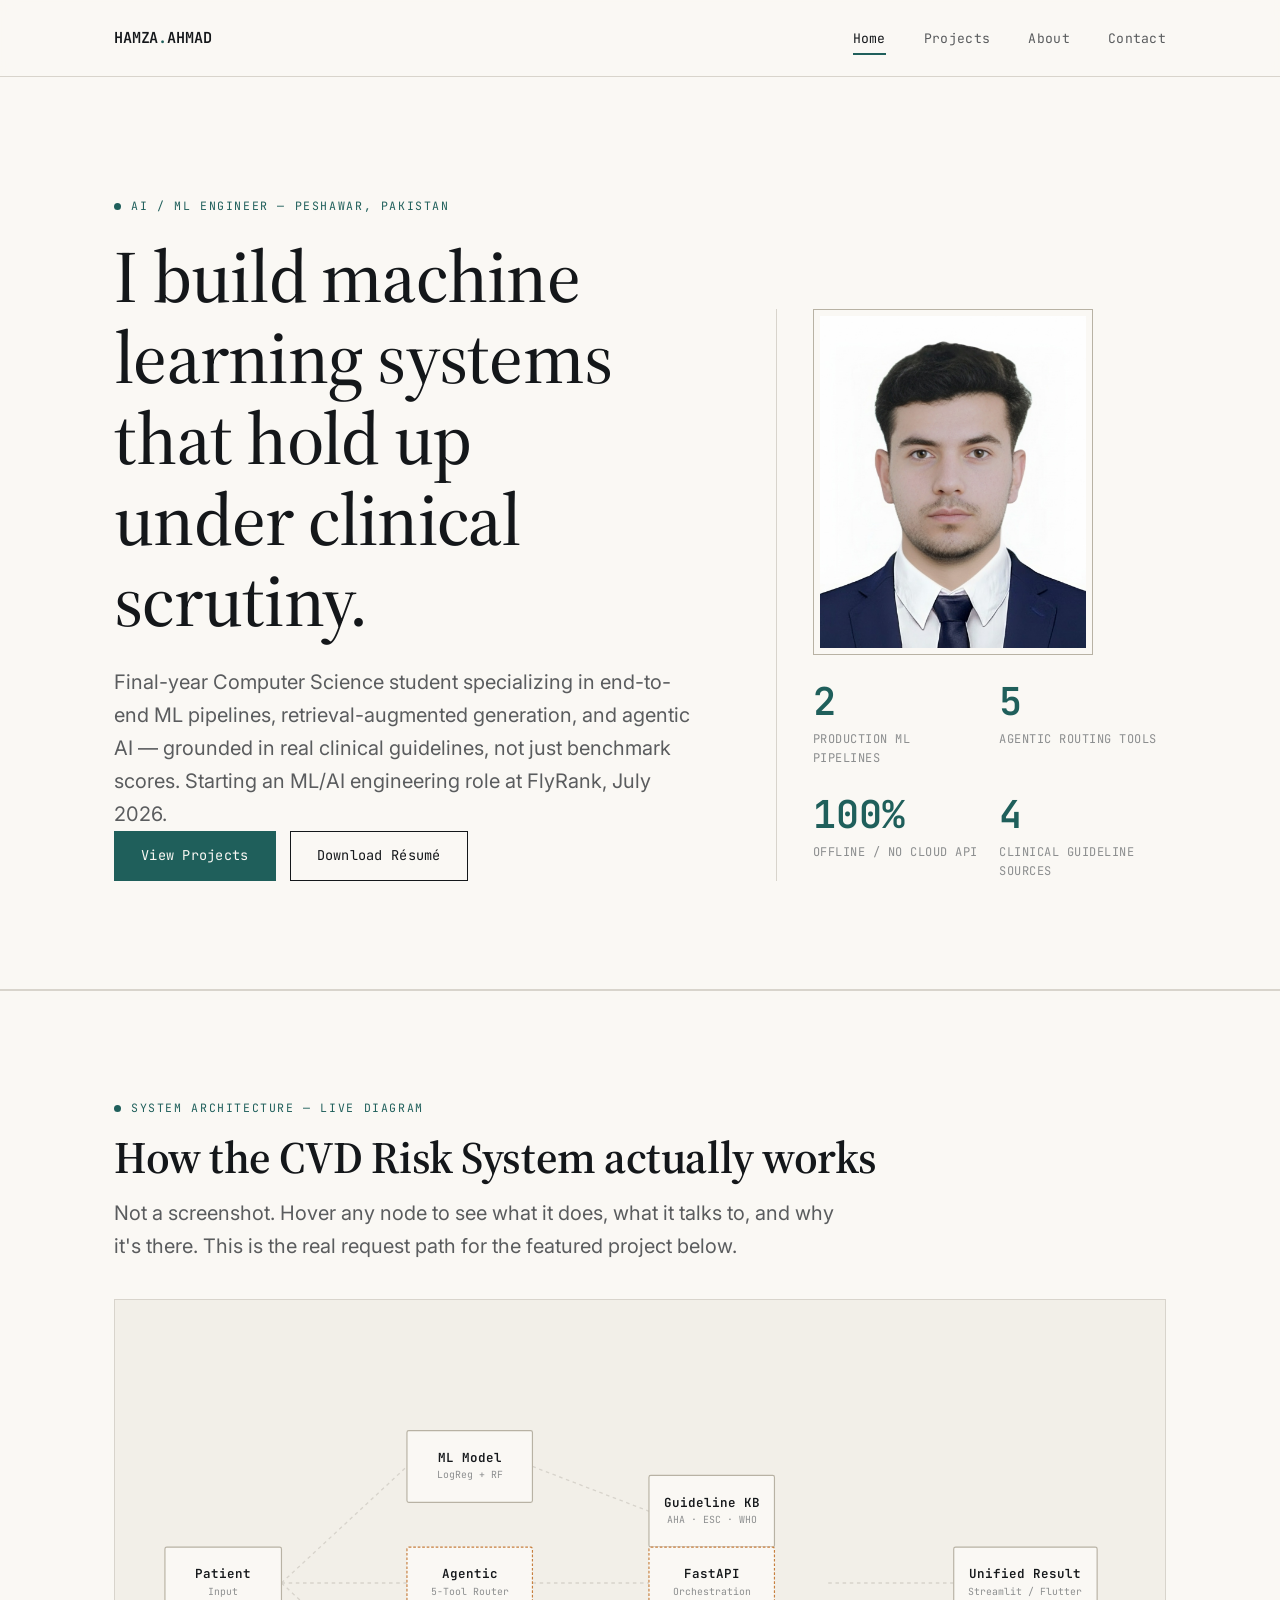
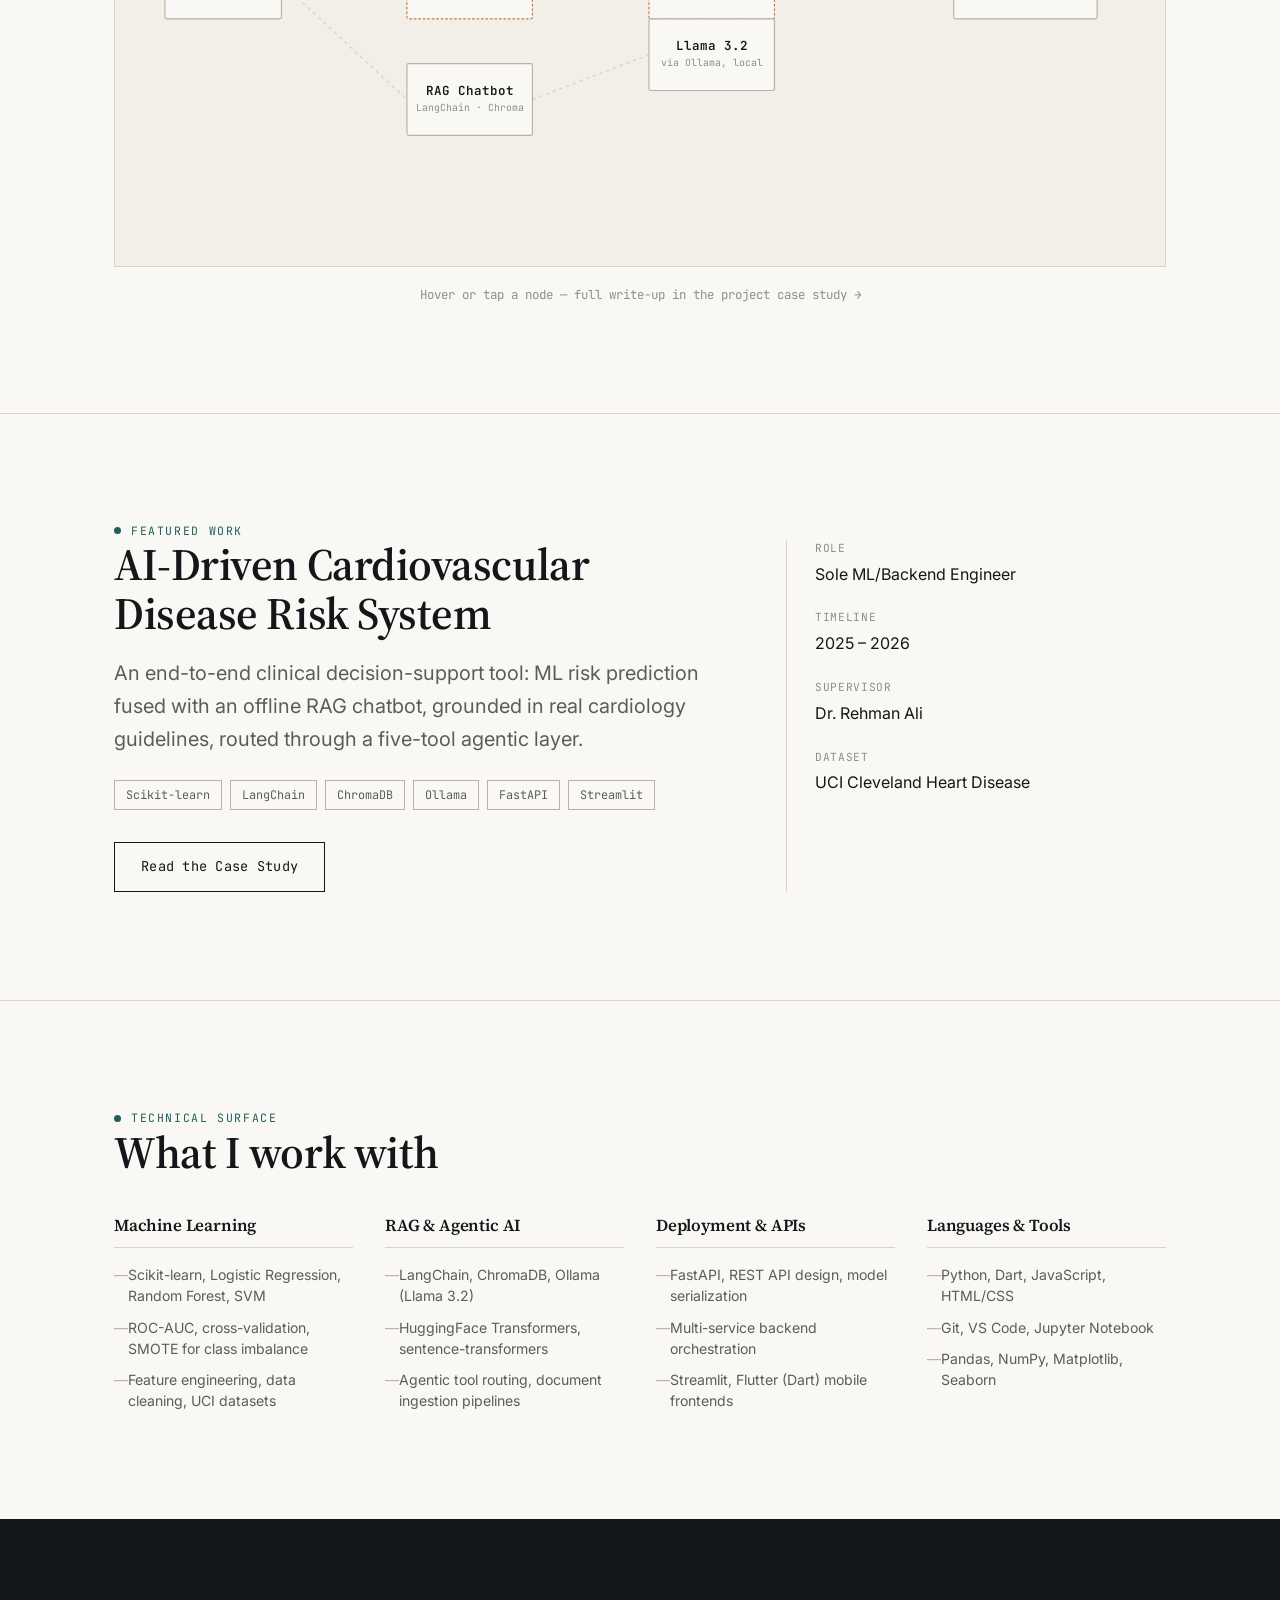
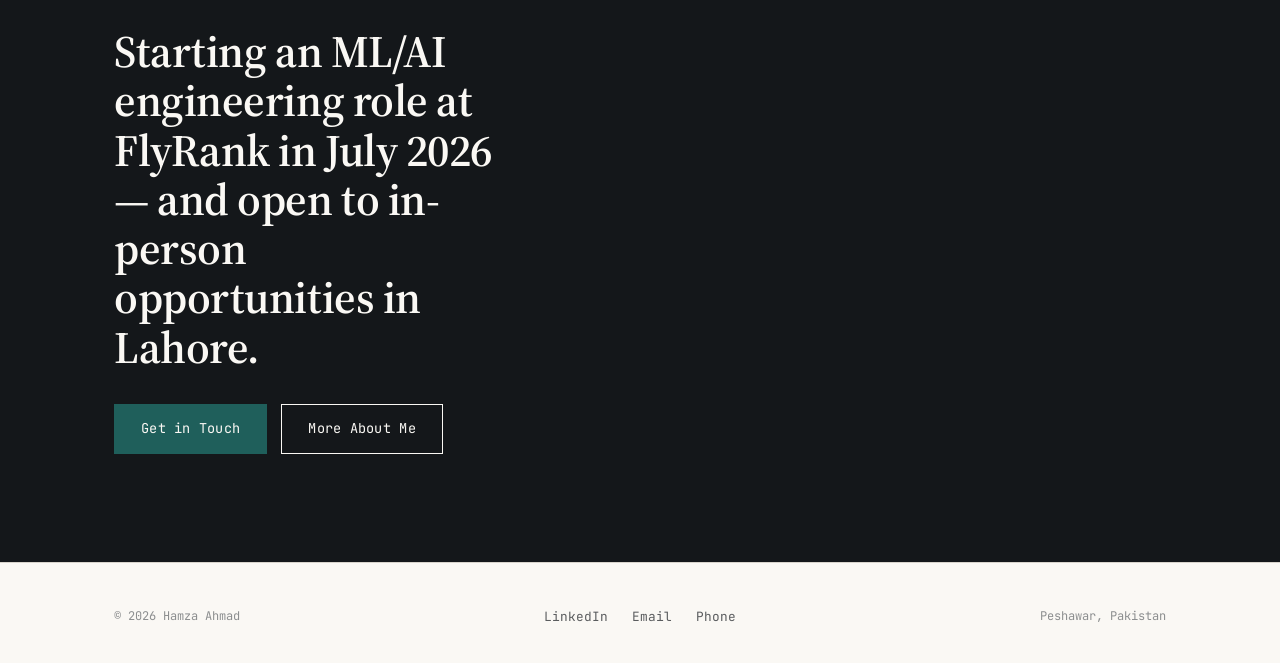
==== index.html @ 6a38e3b2 "Add files via upload" ====
<!DOCTYPE html>
<html lang="en">
<head>
<meta charset="UTF-8">
<meta name="viewport" content="width=device-width, initial-scale=1.0">
<title>Hamza Ahmad — AI/ML Engineer</title>
<meta name="description" content="Hamza Ahmad — AI/ML Engineer specializing in clinical ML systems, RAG pipelines, and agentic AI. Final-year CS student, University of Peshawar.">
<link rel="stylesheet" href="css/base.css">
<link rel="stylesheet" href="css/home.css">
</head>
<body>

<header class="site-header">
  <div class="wrap">
    <a href="index.html" class="logo">HAMZA<span>.</span>AHMAD</a>
    <nav class="nav-links" id="navLinks">
      <a href="index.html">Home</a>
      <a href="projects.html">Projects</a>
      <a href="about.html">About</a>
      <a href="contact.html">Contact</a>
    </nav>
    <button class="nav-toggle" id="navToggle" aria-label="Toggle menu" aria-expanded="false">
      <svg width="18" height="14" viewBox="0 0 18 14" fill="none"><path d="M0 1H18M0 7H18M0 13H18" stroke="currentColor" stroke-width="1.5"/></svg>
    </button>
  </div>
</header>

<main>

  <!-- HERO -->
  <section class="hero section">
    <div class="wrap hero-grid">
      <div class="hero-copy">
        <p class="eyebrow">AI / ML Engineer — Peshawar, Pakistan</p>
        <h1>I build machine learning systems that hold up<br class="lg-only"> under clinical scrutiny.</h1>
        <p class="lede">Final-year Computer Science student specializing in end-to-end ML pipelines, retrieval-augmented generation, and agentic AI — grounded in real clinical guidelines, not just benchmark scores. Starting an ML/AI engineering role at FlyRank, July 2026.</p>
        <div class="btn-row">
          <a href="projects.html" class="btn btn-primary">View Projects</a>
          <a href="/assets/Hamza_Ahmad_Resume.pdf" class="btn" download>Download Résumé</a>
        </div>
      </div>
      <div class="hero-side">
        <div class="hero-photo">
          <img src="images/hamza-photo.jpeg" alt="Portrait of Hamza Ahmad">
        </div>
        <div class="hero-stats">
        <div class="stat">
          <span class="stat-value">2</span>
          <span class="stat-label">Production ML Pipelines</span>
        </div>
        <div class="stat">
          <span class="stat-value">5</span>
          <span class="stat-label">Agentic Routing Tools</span>
        </div>
        <div class="stat">
          <span class="stat-value">100%</span>
          <span class="stat-label">Offline / No Cloud API</span>
        </div>
        <div class="stat">
          <span class="stat-value">4</span>
          <span class="stat-label">Clinical Guideline Sources</span>
        </div>
      </div>
      </div>
    </div>
  </section>

  <hr class="hr">

  <!-- SIGNATURE: LIVE ARCHITECTURE DIAGRAM -->
  <section class="section section-bordered architecture-section">
    <div class="wrap">
      <p class="eyebrow">System Architecture — Live Diagram</p>
      <h2 class="reveal">How the CVD Risk System actually works</h2>
      <p class="lede reveal">Not a screenshot. Hover any node to see what it does, what it talks to, and why it's there. This is the real request path for the featured project below.</p>

      <div class="diagram-wrap reveal" id="diagramWrap">
        <svg id="archDiagram" viewBox="0 0 1100 560" xmlns="http://www.w3.org/2000/svg" role="img" aria-label="System architecture diagram showing patient input flowing through ML and RAG pipelines to a unified response">

          <!-- connecting lines -->
          <g class="conn-lines" stroke="#D8D4CC" stroke-width="1.5" fill="none">
            <path d="M150,280 L290,150" />
            <path d="M150,280 L290,280" />
            <path d="M150,280 L290,410" />
            <path d="M430,150 L560,200" />
            <path d="M430,280 L560,280" />
            <path d="M430,410 L560,360" />
            <path d="M700,200 L560,280" />
            <path d="M700,280 L560,280" />
            <path d="M700,360 L560,280" />
            <path d="M760,280 L900,280" />
          </g>

          <!-- node: patient input -->
          <g class="node" data-desc="Patient enters symptoms, vitals, and history through the Flutter mobile app or Streamlit web frontend.">
            <rect x="20" y="240" width="130" height="80" rx="2" />
            <text x="85" y="275" text-anchor="middle" class="node-title">Patient</text>
            <text x="85" y="293" text-anchor="middle" class="node-sub">Input</text>
          </g>

          <!-- node: ML model -->
          <g class="node" data-desc="Logistic Regression (primary) and Random Forest (backup) trained on the UCI Cleveland Heart Disease dataset, served via FastAPI on port 8000.">
            <rect x="290" y="110" width="140" height="80" rx="2" />
            <text x="360" y="145" text-anchor="middle" class="node-title">ML Model</text>
            <text x="360" y="163" text-anchor="middle" class="node-sub">LogReg + RF</text>
          </g>

          <!-- node: agentic router -->
          <g class="node node-accent" data-desc="Five custom tools route each patient query to the correct clinical guideline before any response is generated — hypertension, CHD, general risk, lifestyle, or emergency triage.">
            <rect x="290" y="240" width="140" height="80" rx="2" />
            <text x="360" y="275" text-anchor="middle" class="node-title">Agentic</text>
            <text x="360" y="293" text-anchor="middle" class="node-sub">5-Tool Router</text>
          </g>

          <!-- node: RAG -->
          <g class="node" data-desc="LangChain + ChromaDB retrieval over AHA, ESC, WHO and NCEP guideline embeddings, generated locally by Llama 3.2 via Ollama — zero cloud calls.">
            <rect x="290" y="370" width="140" height="80" rx="2" />
            <text x="360" y="405" text-anchor="middle" class="node-title">RAG Chatbot</text>
            <text x="360" y="423" text-anchor="middle" class="node-sub">LangChain · Chroma</text>
          </g>

          <!-- node: guideline KB -->
          <g class="node" data-desc="Clinical knowledge base: AHA/ACC, ESC, WHO and NCEP guidelines, chunked and embedded for retrieval.">
            <rect x="560" y="160" width="140" height="80" rx="2" />
            <text x="630" y="195" text-anchor="middle" class="node-title">Guideline KB</text>
            <text x="630" y="213" text-anchor="middle" class="node-sub">AHA · ESC · WHO</text>
          </g>

          <!-- node: fastapi -->
          <g class="node node-accent" data-desc="FastAPI orchestrates both services — ML inference and RAG generation run as coordinated multi-service backends." >
            <rect x="560" y="240" width="140" height="80" rx="2" />
            <text x="630" y="275" text-anchor="middle" class="node-title">FastAPI</text>
            <text x="630" y="293" text-anchor="middle" class="node-sub">Orchestration</text>
          </g>

          <!-- node: llama -->
          <g class="node" data-desc="Llama 3.2 runs locally via Ollama — response generation never leaves the machine.">
            <rect x="560" y="320" width="140" height="80" rx="2" />
            <text x="630" y="355" text-anchor="middle" class="node-title">Llama 3.2</text>
            <text x="630" y="373" text-anchor="middle" class="node-sub">via Ollama, local</text>
          </g>

          <!-- node: unified UI -->
          <g class="node" data-desc="Streamlit web frontend (and Flutter mobile app) merge the ML risk score with the RAG chatbot's grounded explanation into one result screen.">
            <rect x="900" y="240" width="160" height="80" rx="2" />
            <text x="980" y="275" text-anchor="middle" class="node-title">Unified Result</text>
            <text x="980" y="293" text-anchor="middle" class="node-sub">Streamlit / Flutter</text>
          </g>

        </svg>

        <div class="diagram-tooltip" id="diagramTooltip" aria-hidden="true"></div>
      </div>

      <p class="diagram-caption mono-tag">Hover or tap a node — full write-up in the project case study →</p>
    </div>
  </section>

  <!-- FEATURED PROJECT PREVIEW -->
  <section class="section section-bordered">
    <div class="wrap">
      <p class="eyebrow">Featured Work</p>
      <div class="featured-grid reveal">
        <div>
          <h2>AI-Driven Cardiovascular<br>Disease Risk System</h2>
          <p class="lede" style="margin-top:18px;">An end-to-end clinical decision-support tool: ML risk prediction fused with an offline RAG chatbot, grounded in real cardiology guidelines, routed through a five-tool agentic layer.</p>
          <div class="tag-row" style="margin-top:24px;">
            <span class="tag">Scikit-learn</span>
            <span class="tag">LangChain</span>
            <span class="tag">ChromaDB</span>
            <span class="tag">Ollama</span>
            <span class="tag">FastAPI</span>
            <span class="tag">Streamlit</span>
          </div>
          <div class="btn-row" style="margin-top:32px;">
            <a href="projects.html#cvd-system" class="btn">Read the Case Study</a>
          </div>
        </div>
        <div class="featured-meta">
          <div class="meta-row">
            <span class="mono-tag">ROLE</span>
            <span>Sole ML/Backend Engineer</span>
          </div>
          <div class="meta-row">
            <span class="mono-tag">TIMELINE</span>
            <span>2025 – 2026</span>
          </div>
          <div class="meta-row">
            <span class="mono-tag">SUPERVISOR</span>
            <span>Dr. Rehman Ali</span>
          </div>
          <div class="meta-row">
            <span class="mono-tag">DATASET</span>
            <span>UCI Cleveland Heart Disease</span>
          </div>
        </div>
      </div>
    </div>
  </section>

  <!-- SKILLS READOUT -->
  <section class="section section-bordered">
    <div class="wrap">
      <p class="eyebrow">Technical Surface</p>
      <h2 class="reveal" style="margin-bottom:40px;">What I work with</h2>
      <div class="skills-grid reveal">
        <div class="skill-col">
          <h3>Machine Learning</h3>
          <ul>
            <li>Scikit-learn, Logistic Regression, Random Forest, SVM</li>
            <li>ROC-AUC, cross-validation, SMOTE for class imbalance</li>
            <li>Feature engineering, data cleaning, UCI datasets</li>
          </ul>
        </div>
        <div class="skill-col">
          <h3>RAG & Agentic AI</h3>
          <ul>
            <li>LangChain, ChromaDB, Ollama (Llama 3.2)</li>
            <li>HuggingFace Transformers, sentence-transformers</li>
            <li>Agentic tool routing, document ingestion pipelines</li>
          </ul>
        </div>
        <div class="skill-col">
          <h3>Deployment & APIs</h3>
          <ul>
            <li>FastAPI, REST API design, model serialization</li>
            <li>Multi-service backend orchestration</li>
            <li>Streamlit, Flutter (Dart) mobile frontends</li>
          </ul>
        </div>
        <div class="skill-col">
          <h3>Languages & Tools</h3>
          <ul>
            <li>Python, Dart, JavaScript, HTML/CSS</li>
            <li>Git, VS Code, Jupyter Notebook</li>
            <li>Pandas, NumPy, Matplotlib, Seaborn</li>
          </ul>
        </div>
      </div>
    </div>
  </section>

  <!-- CTA -->
  <section class="section cta-section">
    <div class="wrap cta-wrap reveal">
      <h2>Starting an ML/AI engineering role at FlyRank in July 2026 — and open to in-person opportunities in Lahore.</h2>
      <div class="btn-row" style="margin-top:32px;">
        <a href="contact.html" class="btn btn-primary">Get in Touch</a>
        <a href="about.html" class="btn">More About Me</a>
      </div>
    </div>
  </section>

</main>

<footer class="site-footer">
  <div class="wrap">
    <span class="footer-meta">© 2026 Hamza Ahmad</span>
    <div class="footer-links">
      <a href="https://www.linkedin.com/in/hamza-ahmad-bb27a7261" target="_blank" rel="noopener">LinkedIn</a>
      <a href="mailto:hamzahmad992@gmail.com">Email</a>
      <a href="tel:+923369779120">Phone</a>
    </div>
    <span class="footer-meta">Peshawar, Pakistan</span>
  </div>
</footer>

<script src="js/main.js"></script>
<script src="js/diagram.js"></script>
</body>
</html>
---- css/base.css ----
/* ============================================
   HAMZA AHMAD — AI/ML ENGINEER PORTFOLIO
   Design system: clinical-instrument aesthetic
   ============================================ */

@import url('https://fonts.googleapis.com/css2?family=Source+Serif+4:ital,opsz,wght@0,8..60,400;0,8..60,500;0,8..60,600;0,8..60,700;1,8..60,400&family=Inter:wght@400;500;600;700&family=JetBrains+Mono:wght@400;500;600&display=swap');

:root {
  /* Color tokens */
  --ink: #14171A;
  --paper: #FAF8F4;
  --paper-raised: #F2EFE8;
  --teal: #1F5F5B;
  --teal-dim: #1F5F5B1a;
  --amber: #C77F3E;
  --amber-dim: #C77F3E1a;
  --rule: #D8D4CC;
  --rule-strong: #B8B2A4;
  --ink-soft: #5A5C5E;
  --ink-faint: #8C8E8F;

  /* Type */
  --font-display: 'Source Serif 4', Georgia, serif;
  --font-body: 'Inter', -apple-system, sans-serif;
  --font-mono: 'JetBrains Mono', 'SF Mono', monospace;

  /* Layout */
  --container-max: 1180px;
  --gutter: clamp(20px, 5vw, 64px);
  --rhythm: 8px;
}

* { box-sizing: border-box; margin: 0; padding: 0; }

html {
  scroll-behavior: smooth;
}

body {
  background: var(--paper);
  color: var(--ink);
  font-family: var(--font-body);
  font-size: 16px;
  line-height: 1.6;
  -webkit-font-smoothing: antialiased;
}

@media (prefers-reduced-motion: reduce) {
  html { scroll-behavior: auto; }
  * { animation-duration: 0.01ms !important; animation-iteration-count: 1 !important; transition-duration: 0.01ms !important; }
}

a { color: inherit; text-decoration: none; }
img { max-width: 100%; display: block; }

:focus-visible {
  outline: 2px solid var(--teal);
  outline-offset: 3px;
}

.wrap {
  max-width: var(--container-max);
  margin: 0 auto;
  padding: 0 var(--gutter);
}

/* ---- Typography scale ---- */
h1, h2, h3, h4 {
  font-family: var(--font-display);
  font-weight: 600;
  line-height: 1.1;
  letter-spacing: -0.01em;
}

h1 { font-size: clamp(2.6rem, 6vw, 4.6rem); font-weight: 500; }
h2 { font-size: clamp(1.9rem, 3.6vw, 2.8rem); }
h3 { font-size: clamp(1.3rem, 2.2vw, 1.6rem); }

.eyebrow {
  font-family: var(--font-mono);
  font-size: 0.72rem;
  letter-spacing: 0.14em;
  text-transform: uppercase;
  color: var(--teal);
  display: flex;
  align-items: center;
  gap: 10px;
}

.eyebrow::before {
  content: '';
  width: 7px;
  height: 7px;
  background: var(--teal);
  border-radius: 50%;
  flex-shrink: 0;
}

.lede {
  font-size: clamp(1.05rem, 1.6vw, 1.25rem);
  color: var(--ink-soft);
  max-width: 56ch;
  line-height: 1.65;
}

.mono-tag {
  font-family: var(--font-mono);
  font-size: 0.78rem;
  color: var(--ink-faint);
}

/* ---- Rules / dividers ---- */
.hr {
  border: none;
  border-top: 1px solid var(--rule);
}

.section {
  padding: clamp(56px, 9vw, 108px) 0;
}

.section-bordered {
  border-top: 1px solid var(--rule);
}

/* ---- Buttons ---- */
.btn {
  font-family: var(--font-mono);
  font-size: 0.85rem;
  letter-spacing: 0.02em;
  padding: 13px 26px;
  border: 1px solid var(--ink);
  display: inline-flex;
  align-items: center;
  gap: 10px;
  background: transparent;
  cursor: pointer;
  transition: background 0.18s ease, color 0.18s ease, border-color 0.18s ease;
}

.btn:hover {
  background: var(--ink);
  color: var(--paper);
}

.btn-primary {
  background: var(--teal);
  border-color: var(--teal);
  color: var(--paper);
}

.btn-primary:hover {
  background: var(--ink);
  border-color: var(--ink);
}

.btn-row {
  display: flex;
  gap: 14px;
  flex-wrap: wrap;
}

/* ---- Header / Nav ---- */
.site-header {
  position: sticky;
  top: 0;
  z-index: 50;
  background: rgba(250, 248, 244, 0.92);
  backdrop-filter: blur(8px);
  border-bottom: 1px solid var(--rule);
}

.site-header .wrap {
  display: flex;
  align-items: center;
  justify-content: space-between;
  height: 76px;
}

.logo {
  font-family: var(--font-mono);
  font-size: 0.95rem;
  font-weight: 600;
  letter-spacing: -0.01em;
}

.logo span { color: var(--teal); }

.nav-links {
  display: flex;
  gap: clamp(20px, 3vw, 40px);
  font-family: var(--font-mono);
  font-size: 0.82rem;
  letter-spacing: 0.02em;
}

.nav-links a {
  position: relative;
  padding: 4px 0;
  color: var(--ink-soft);
  transition: color 0.15s ease;
}

.nav-links a:hover, .nav-links a.active {
  color: var(--ink);
}

.nav-links a.active::after {
  content: '';
  position: absolute;
  left: 0; right: 0; bottom: -2px;
  height: 2px;
  background: var(--teal);
}

.nav-toggle {
  display: none;
  background: none;
  border: 1px solid var(--ink);
  width: 40px;
  height: 40px;
  align-items: center;
  justify-content: center;
  cursor: pointer;
}

@media (max-width: 760px) {
  .nav-links {
    position: fixed;
    top: 76px; left: 0; right: 0;
    background: var(--paper);
    border-bottom: 1px solid var(--rule);
    flex-direction: column;
    padding: 24px var(--gutter) 32px;
    gap: 20px;
    transform: translateY(-110%);
    transition: transform 0.25s ease;
  }
  .nav-links.open { transform: translateY(0); }
  .nav-toggle { display: flex; }
}

/* ---- Footer ---- */
.site-footer {
  border-top: 1px solid var(--rule);
  padding: 44px 0 36px;
}

.site-footer .wrap {
  display: flex;
  justify-content: space-between;
  align-items: center;
  flex-wrap: wrap;
  gap: 16px;
}

.footer-links {
  display: flex;
  gap: 24px;
  font-family: var(--font-mono);
  font-size: 0.8rem;
  color: var(--ink-soft);
}

.footer-links a:hover { color: var(--teal); }

.footer-meta {
  font-family: var(--font-mono);
  font-size: 0.75rem;
  color: var(--ink-faint);
}

/* ---- Cards ---- */
.card {
  border: 1px solid var(--rule);
  background: var(--paper-raised);
  padding: 28px;
}

/* ---- Tags / pills ---- */
.tag-row {
  display: flex;
  flex-wrap: wrap;
  gap: 8px;
}

.tag {
  font-family: var(--font-mono);
  font-size: 0.74rem;
  padding: 5px 11px;
  border: 1px solid var(--rule-strong);
  color: var(--ink-soft);
}

/* ---- Stat readout ---- */
.stat {
  font-family: var(--font-mono);
}

.stat-value {
  font-size: clamp(1.8rem, 3vw, 2.4rem);
  font-weight: 600;
  color: var(--teal);
  display: block;
  line-height: 1;
}

.stat-label {
  font-size: 0.75rem;
  color: var(--ink-faint);
  letter-spacing: 0.04em;
  text-transform: uppercase;
  margin-top: 8px;
  display: block;
}

/* ---- Reveal-on-scroll ---- */
.reveal {
  opacity: 0;
  transform: translateY(18px);
  transition: opacity 0.6s ease, transform 0.6s ease;
}

.reveal.is-visible {
  opacity: 1;
  transform: translateY(0);
}

@media (prefers-reduced-motion: reduce) {
  .reveal { opacity: 1; transform: none; }
}
---- css/home.css ----
/* ============ HOME PAGE ============ */

.hero {
  padding-top: clamp(64px, 10vw, 120px);
}

.hero-grid {
  display: grid;
  grid-template-columns: 1.5fr 1fr;
  gap: clamp(40px, 6vw, 80px);
  align-items: end;
}

.hero-copy h1 {
  margin: 22px 0 24px;
}

.hero-side {
  display: flex;
  flex-direction: column;
  gap: 28px;
  border-left: 1px solid var(--rule);
  padding-left: clamp(20px, 3vw, 36px);
}

.hero-photo {
  border: 1px solid var(--rule-strong);
  padding: 6px;
  background: var(--paper);
  width: 100%;
  max-width: 280px;
}

.hero-photo img {
  width: 100%;
  aspect-ratio: 4 / 5;
  object-fit: cover;
  object-position: center top;
  filter: grayscale(8%);
}

.hero-stats {
  display: grid;
  grid-template-columns: 1fr 1fr;
  gap: 28px 20px;
}

@media (max-width: 860px) {
  .hero-grid { grid-template-columns: 1fr; }
  .hero-side {
    border-left: none;
    border-top: 1px solid var(--rule);
    padding-left: 0;
    padding-top: 28px;
    flex-direction: row;
    align-items: flex-start;
    gap: clamp(24px, 4vw, 40px);
  }
  .hero-photo { max-width: 200px; flex-shrink: 0; }
  .hero-stats { grid-template-columns: 1fr 1fr; flex: 1; }
}

@media (max-width: 560px) {
  .hero-side { flex-direction: column; }
  .hero-photo { max-width: 220px; }
}

.lg-only { display: inline; }
@media (max-width: 700px) { .lg-only { display: none; } }

/* ---- Architecture diagram ---- */
.architecture-section h2 { margin: 16px 0 14px; }
.architecture-section .lede { margin-bottom: 36px; }

.diagram-wrap {
  position: relative;
  border: 1px solid var(--rule);
  background: var(--paper-raised);
  padding: clamp(16px, 3vw, 32px);
}

#archDiagram {
  width: 100%;
  height: auto;
  display: block;
}

.node rect {
  fill: var(--paper);
  stroke: var(--rule-strong);
  stroke-width: 1.3;
  transition: fill 0.18s ease, stroke 0.18s ease, transform 0.18s ease;
  transform-origin: center;
  cursor: pointer;
}

.node-title {
  font-family: var(--font-mono);
  font-size: 14px;
  font-weight: 600;
  fill: var(--ink);
  pointer-events: none;
}

.node-sub {
  font-family: var(--font-mono);
  font-size: 11px;
  fill: var(--ink-faint);
  pointer-events: none;
}

.node:hover rect, .node:focus rect, .node.active rect {
  fill: var(--teal-dim);
  stroke: var(--teal);
  stroke-width: 1.8;
}

.node.node-accent rect {
  stroke: var(--amber);
  stroke-dasharray: 3 2;
}

.node.node-accent:hover rect, .node.node-accent.active rect {
  fill: var(--amber-dim);
  stroke: var(--amber);
  stroke-dasharray: none;
}

.conn-lines path {
  stroke-dasharray: 4 4;
}

.diagram-tooltip {
  position: absolute;
  max-width: 260px;
  background: var(--ink);
  color: var(--paper);
  font-family: var(--font-mono);
  font-size: 0.78rem;
  line-height: 1.5;
  padding: 12px 14px;
  pointer-events: none;
  opacity: 0;
  transform: translateY(6px);
  transition: opacity 0.15s ease, transform 0.15s ease;
  z-index: 10;
}

.diagram-tooltip.visible {
  opacity: 1;
  transform: translateY(0);
}

.diagram-caption {
  text-align: center;
  margin-top: 18px;
}

@media (max-width: 700px) {
  .diagram-caption { display: none; }
}

/* ---- Featured project preview ---- */
.featured-grid {
  display: grid;
  grid-template-columns: 1.6fr 1fr;
  gap: clamp(32px, 5vw, 64px);
}

.featured-meta {
  display: flex;
  flex-direction: column;
  gap: 22px;
  border-left: 1px solid var(--rule);
  padding-left: 28px;
}

.meta-row {
  display: flex;
  flex-direction: column;
  gap: 4px;
}

.meta-row .mono-tag {
  font-size: 0.7rem;
  letter-spacing: 0.06em;
}

@media (max-width: 860px) {
  .featured-grid { grid-template-columns: 1fr; }
  .featured-meta {
    border-left: none;
    border-top: 1px solid var(--rule);
    padding-left: 0;
    padding-top: 24px;
    flex-direction: row;
    flex-wrap: wrap;
    gap: 24px 40px;
  }
}

/* ---- Skills grid ---- */
.skills-grid {
  display: grid;
  grid-template-columns: repeat(4, 1fr);
  gap: 32px;
}

.skill-col h3 {
  font-size: 1.05rem;
  margin-bottom: 16px;
  padding-bottom: 12px;
  border-bottom: 1px solid var(--rule);
}

.skill-col ul {
  list-style: none;
  display: flex;
  flex-direction: column;
  gap: 10px;
}

.skill-col li {
  font-size: 0.88rem;
  color: var(--ink-soft);
  line-height: 1.5;
  padding-left: 14px;
  position: relative;
}

.skill-col li::before {
  content: '—';
  position: absolute;
  left: 0;
  color: var(--rule-strong);
}

@media (max-width: 900px) {
  .skills-grid { grid-template-columns: 1fr 1fr; }
}
@media (max-width: 560px) {
  .skills-grid { grid-template-columns: 1fr; }
}

/* ---- CTA ---- */
.cta-section {
  background: var(--ink);
  color: var(--paper);
}

.cta-wrap h2 {
  color: var(--paper);
  max-width: 18ch;
}

.cta-section .btn {
  border-color: var(--paper);
  color: var(--paper);
}

.cta-section .btn:hover {
  background: var(--paper);
  color: var(--ink);
}

.cta-section .btn-primary {
  background: var(--teal);
  border-color: var(--teal);
  color: var(--paper);
}

.cta-section .btn-primary:hover {
  background: var(--paper);
  color: var(--ink);
  border-color: var(--paper);
}
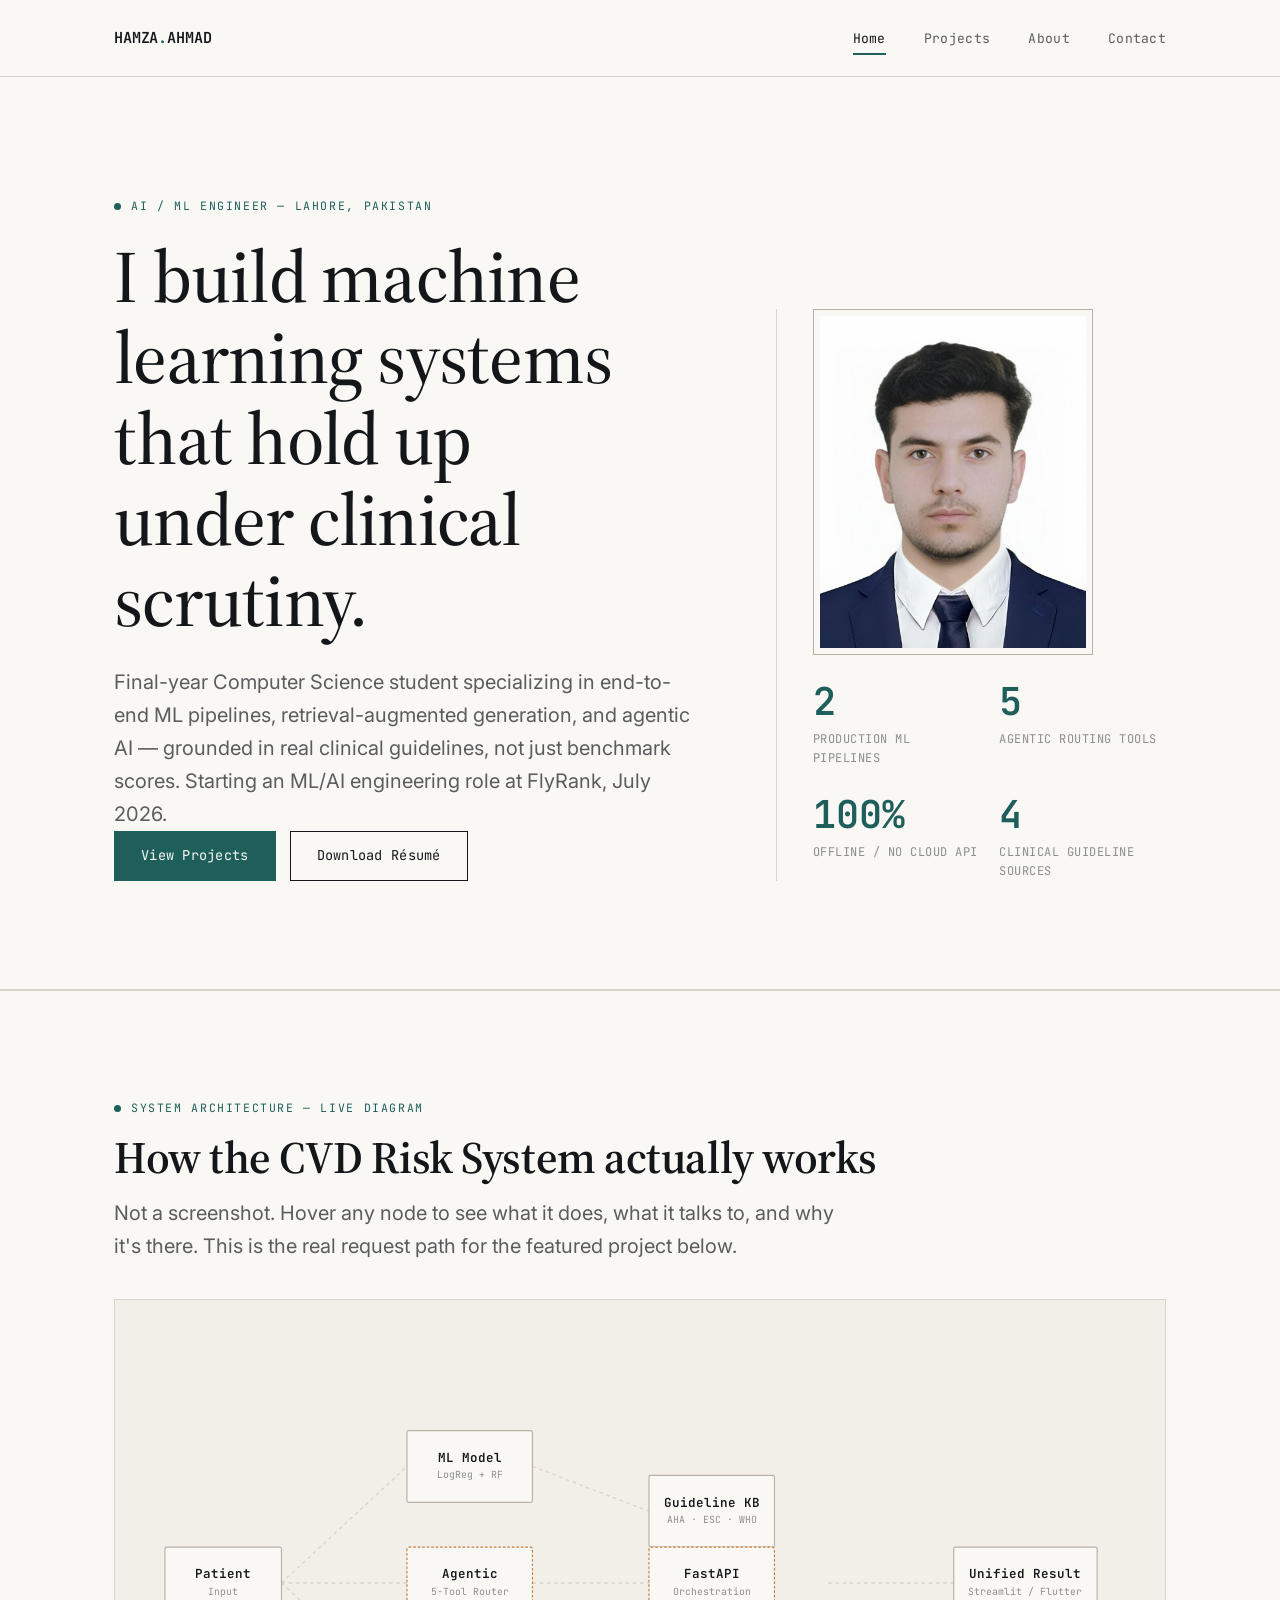
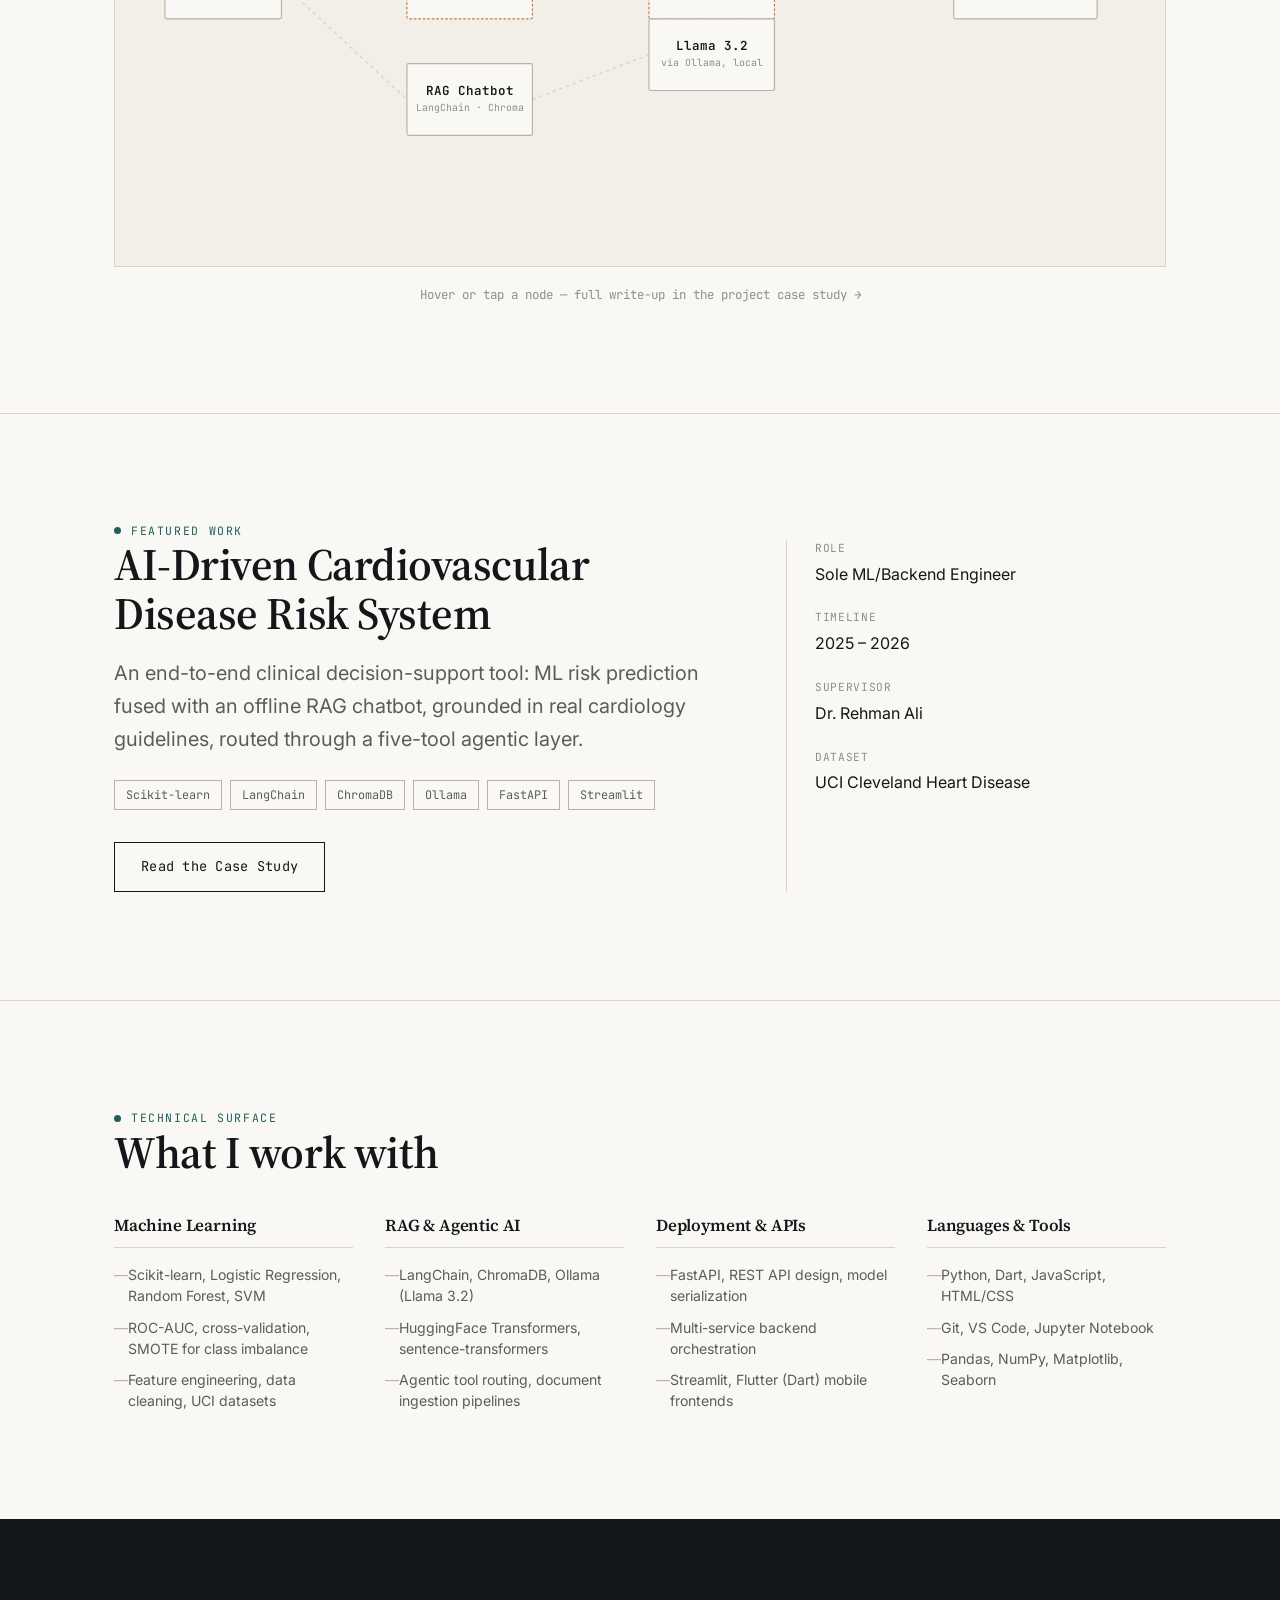
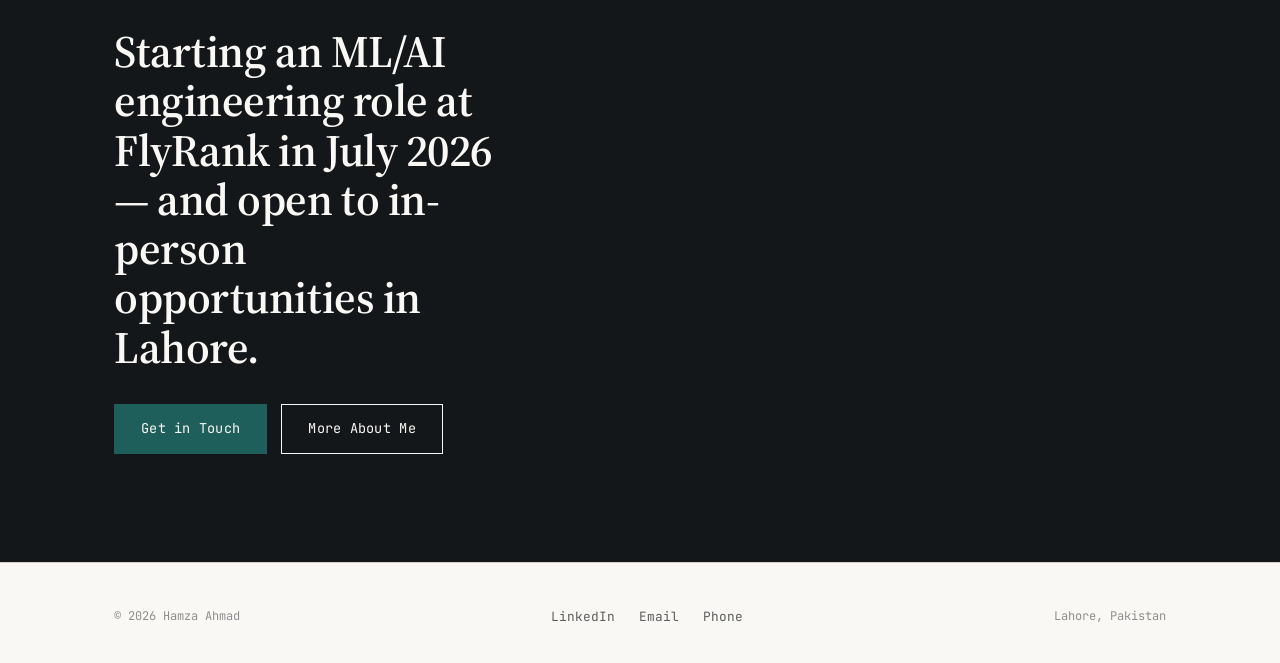
==== commit 97e02ad8: "Update location from Peshawar to Lahore" ====
--- a/index.html
+++ b/index.html
@@ -31,7 +31,7 @@
   <section class="hero section">
     <div class="wrap hero-grid">
       <div class="hero-copy">
-        <p class="eyebrow">AI / ML Engineer — Peshawar, Pakistan</p>
+        <p class="eyebrow">AI / ML Engineer — Lahore, Pakistan</p>
         <h1>I build machine learning systems that hold up<br class="lg-only"> under clinical scrutiny.</h1>
         <p class="lede">Final-year Computer Science student specializing in end-to-end ML pipelines, retrieval-augmented generation, and agentic AI — grounded in real clinical guidelines, not just benchmark scores. Starting an ML/AI engineering role at FlyRank, July 2026.</p>
         <div class="btn-row">
@@ -261,7 +261,7 @@
       <a href="mailto:hamzahmad992@gmail.com">Email</a>
       <a href="tel:+923369779120">Phone</a>
     </div>
-    <span class="footer-meta">Peshawar, Pakistan</span>
+    <span class="footer-meta">Lahore, Pakistan</span>
   </div>
 </footer>
 
